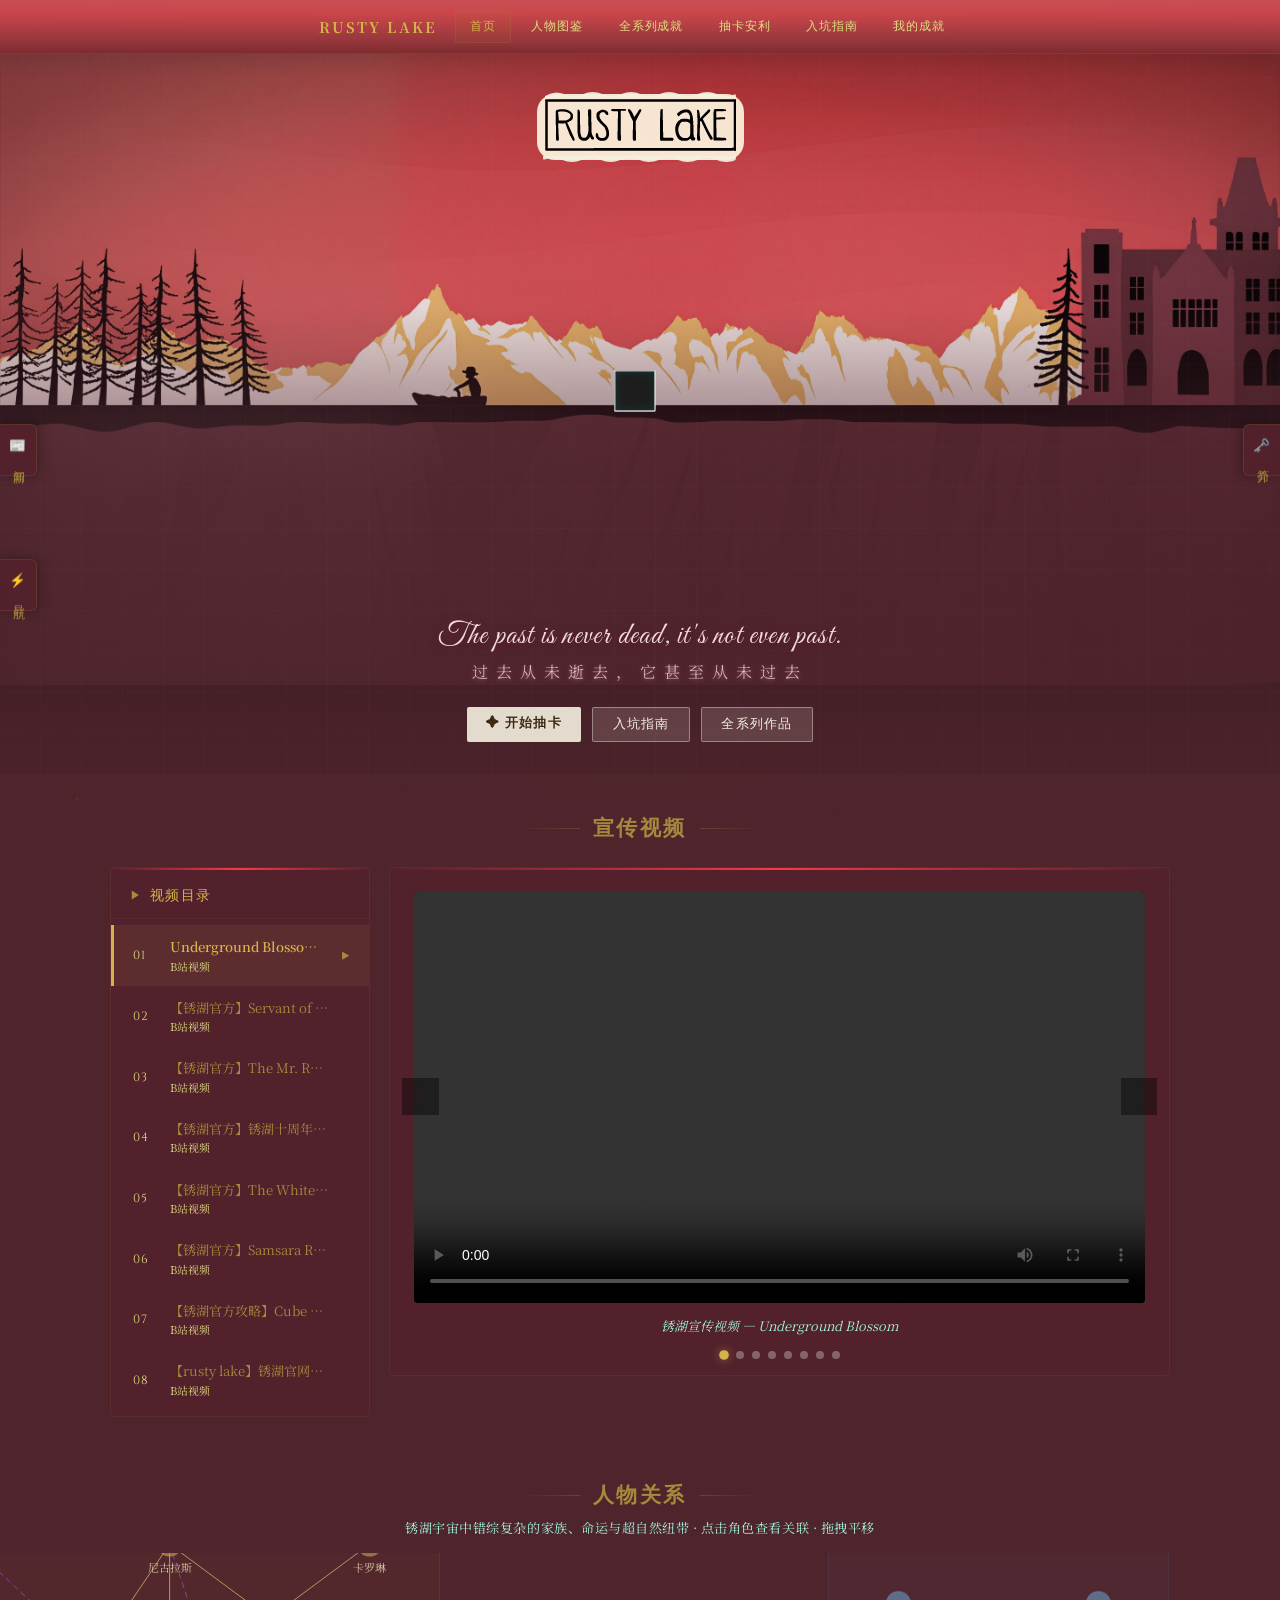
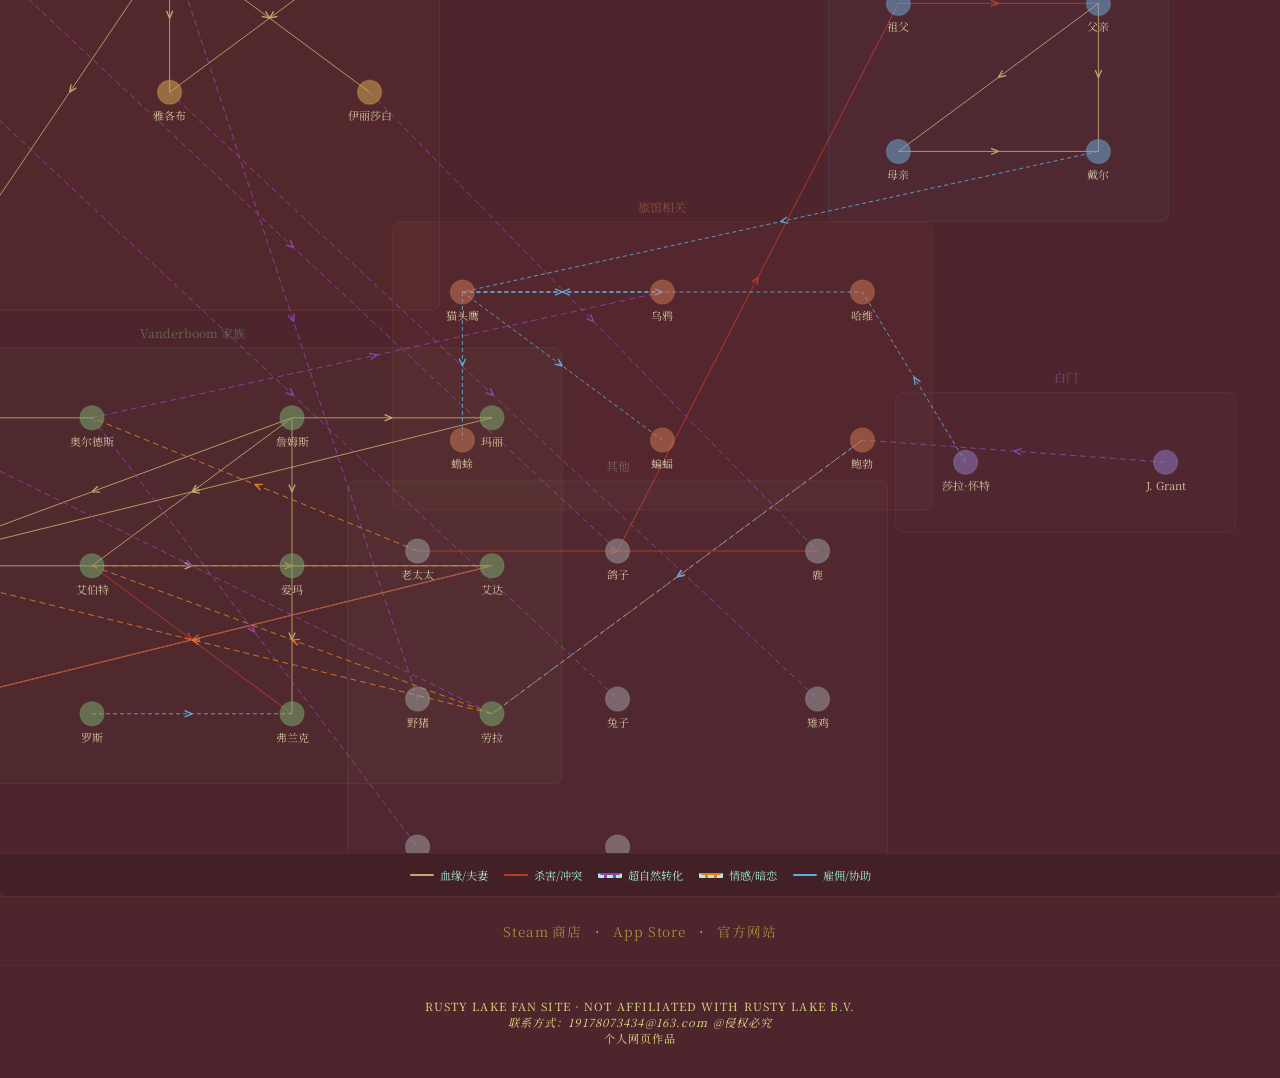
==== index.html @ b11d7976 "初始发布：Rusty Lake 锈湖粉丝网站 包含 6 个主页面（index/characters/series/gacha/guide/myachieve）、relation 角色关系图页，以及 3" ====
<!DOCTYPE html>
<html lang="zh-CN">
<head>
<meta charset="UTF-8">
<meta name="viewport" content="width=device-width, initial-scale=1.0">
<title>锈湖系列 · 首页</title>
<link rel="stylesheet" href="css/style.css">
<link href="https://fonts.googleapis.com/css2?family=Great+Vibes&display=swap" rel="stylesheet">
<link rel="stylesheet" href="css/index_style.css">
</head>
<body>

<!-- 锈湖新闻速递 — 左侧收缩栏 -->
<div class="news-sidebar" id="newsSidebar">
  <div class="news-sidebar-tab">
    <span class="news-tab-icon">📰</span>
    <span class="news-tab-text">新闻</span>
  </div>
    <div class="news-sidebar-panel">
      <div class="news-panel-header">锈湖新闻速递</div>
      <a href="https://store.steampowered.com/app/2851850/Servant_of_the_Lake/" target="_blank" rel="noopener noreferrer" class="news-link">
        <span class="news-date">08.13</span>
        <span class="news-title">湖之仆从 · 正式版全球发售</span>
      </a>
      <a href="https://www.rustylake.com" target="_blank" rel="noopener noreferrer" class="news-link">
        <span class="news-date">08.11</span>
        <span class="news-title">《湖之仆从》制作团队专访 · 幕后故事</span>
      </a>
      <a href="https://store.steampowered.com/app/1908640/Underground_Blossom/" target="_blank" rel="noopener noreferrer" class="news-link">
        <span class="news-date">07.20</span>
        <span class="news-title">《内在昔日》销量突破 50 万 · 官方致谢</span>
      </a>
      <a href="https://store.steampowered.com/app/2851850/Servant_of_the_Lake/" target="_blank" rel="noopener noreferrer" class="news-link">
        <span class="news-date">05.20</span>
        <span class="news-title">Servant of the Lake Demo 登陆 Steam</span>
      </a>
      <a href="https://www.bilibili.com/video/BV1JK4y1b7z1" target="_blank" rel="noopener noreferrer" class="news-link">
        <span class="news-date">04.01</span>
        <span class="news-title">锈湖十周年庆典短片《The Intern》上线</span>
      </a>
    </div>
</div>
  
<!-- 快捷导航 — 左侧收缩栏 -->
<div class="quicknav-sidebar" id="quicknavSidebar">
  <div class="quicknav-sidebar-tab">
    <span class="quicknav-tab-icon">⚡</span>
    <span class="quicknav-tab-text">导航</span>
  </div>
  <div class="quicknav-sidebar-panel">
    <div class="quicknav-panel-header">快捷导航</div>
    <a href="characters.html" class="quicknav-link">
      <span class="quicknav-icon">👤</span>
      <div class="quicknav-info">
        <span class="quicknav-title">人物图鉴</span>
        <span class="quicknav-desc">快来了解主要人物吧</span>
      </div>
    </a>
    <a href="series.html" class="quicknav-link">
      <span class="quicknav-icon">🎮</span>
      <div class="quicknav-info">
        <span class="quicknav-title">全系列成就</span>
        <span class="quicknav-desc">你知道一共有多少rusty lake作品吗</span>
      </div>
    </a>
    <a href="gacha.html" class="quicknav-link">
      <span class="quicknav-icon">🎲</span>
      <div class="quicknav-info">
        <span class="quicknav-title">抽卡安利</span>
        <span class="quicknav-desc">试试手气，抽一张锈湖卡牌</span>
      </div>
    </a>
    <a href="guide.html" class="quicknav-link">
      <span class="quicknav-icon">📖</span>
      <div class="quicknav-info">
        <span class="quicknav-title">入坑指南</span>
        <span class="quicknav-desc">游玩顺序推荐</span>
      </div>
    </a>
    <a href="myachieve.html" class="quicknav-link">
      <span class="quicknav-icon">🏆</span>
      <div class="quicknav-info">
        <span class="quicknav-title">我的成就</span>
        <span class="quicknav-desc">快来自查解锁了多少部游戏吧</span>
      </div>
    </a>
  </div>
</div>

<!-- 系列简介 — 右侧收缩栏 -->
<div class="intro-sidebar" id="introSidebar">
  <div class="intro-sidebar-tab">
    <span class="intro-tab-icon">🗝️</span>
    <span class="intro-tab-text">简介</span>
  </div>
  <div class="intro-sidebar-panel">
    <div class="intro-panel-header">系列简介</div>
    <div class="intro-panel-section">
      <h4>◻ 关于锈湖工作室</h4>
      <p><b>Rusty Lake</b> 是来自荷兰阿姆斯特丹的独立游戏工作室，由 Maarten Loque 和 Robin Ras 于 2015 年创立。以极小的团队打造了一个庞大而诡谲的游戏宇宙，全球积累了数千万玩家。</p>
      <p>旗下两个系列：<b>Cube Escape</b> 为免费短篇，侧重精巧解谜；<b>Rusty Lake</b> 为付费长篇，承载宏大叙事。两者共享同一世界观。</p>
    </div>
    <div class="intro-panel-section">
      <h4>🗝️ 锈湖世界观速览</h4>
      <p>锈湖宇宙围绕一片神秘湖泊展开——锈湖。湖水拥有超自然力量，能保存记忆、操纵时间、甚至让人死而复生。</p>
    </div>
    <div class="intro-panel-section">
      <h4>🩸 锈湖</h4>
      <p>一切的核心。湖水呈现锈色，蕴含记忆之力。湖底沉睡着古老的秘密，岛上矗立着神秘的旅馆。</p>
    </div>
    <div class="intro-panel-section">
      <h4>🌳 Vanderboom 家族</h4>
      <p>《根源》的主角家族。从 1860 年到 1935 年，三代人的命运与锈湖紧密纠缠，因果循环往复。</p>
    </div>
    <div class="intro-panel-section">
      <h4>🦌 Mr. Owl & Mr. Crow</h4>
      <p>锈湖世界的两位关键存在。猫头鹰先生是锈湖的守护者，乌鸦先生则是穿梭于各作品中的神秘角色。</p>
    </div>
    <div class="intro-panel-section">
      <h4>🧠 记忆提取</h4>
      <p>锈湖的核心能力。通过特殊装置，可以将人的记忆提取为方块，既是解谜的关键，也是悲剧的源头。</p>
    </div>
  </div>
</div>

<nav class="nav">
  <span class="nav-logo"> RUSTY LAKE</span>
  <a href="index.html" class="active">首页</a>
  <a href="characters.html">人物图鉴</a>
  <a href="series.html">全系列成就</a>
  <a href="gacha.html">抽卡安利</a>
  <a href="guide.html">入坑指南</a>
  <a href="myachieve.html">我的成就</a>
</nav>

<canvas id="particles"></canvas>

<!-- Hero -->
<section class="hero">
  <div class="hero-bg"></div>
  <div class="hero-grid"></div>
  <div class="hero-inner">
    <div class="hero-title-block">
      <div class="hero-logo-wrap">
        <img src="images/rusty-lake-title.png" alt="RUSTY LAKE" class="hero-logo">
      </div>
    </div>
<!-- 记忆方块 -->
    <div class="hero-icon">
      <div class="face front"></div>
      <div class="face back"></div>
      <div class="face left"></div>
      <div class="face right"></div>
      <div class="face top"></div>
      <div class="face bottom"></div>
    </div>
    <div class="hero-slogan-block">
      <p class="slogan"><em>The past is never dead, it's not even past.</em></p>
      <p class="slogan-cn">过去从未逝去，它甚至从未过去</p>
    </div>
    <div class="hero-cta">
      <a href="gacha.html" class="btn btn-primary">✦ 开始抽卡</a>
      <a href="guide.html" class="btn">入坑指南</a>
      <a href="series.html" class="btn">全系列作品</a>
    </div>
  </div>
</section>

<div class="section">
  <div class="container">

    <!-- 宣传视频轮播 -->
    <h2 class="section-title">宣传视频</h2>
    <div class="video-section-layout">
      <!-- 左侧视频目录 -->
      <div class="video-directory" id="videoDirectory">
        <div class="video-dir-header">
          <span class="video-dir-icon">▶</span>
          <span>视频目录</span>
        </div>
        <ul class="video-dir-list">
          <li class="video-dir-item active" data-index="0">
            <span class="video-dir-num">01</span>
            <div class="video-dir-info">
              <span class="video-dir-title">Underground Blossom宣传</span>
              <span class="video-dir-desc">B站视频</span>
            </div>
            <span class="video-dir-playing">▶</span>
          </li>
          <li class="video-dir-item" data-index="1">
            <span class="video-dir-num">02</span>
            <div class="video-dir-info">
              <span class="video-dir-title">【锈湖官方】Servant of the Lake Demo已正式登陆Steam！</span>
              <span class="video-dir-desc">B站视频</span>
            </div>
            <span class="video-dir-playing">▶</span>
          </li>
          <li class="video-dir-item" data-index="2">
            <span class="video-dir-num">03</span>
            <div class="video-dir-info">
              <span class="video-dir-title">【锈湖官方】The Mr. Rabbit Magic Show 官方攻略</span>
              <span class="video-dir-desc">B站视频</span>
            </div>
            <span class="video-dir-playing">▶</span>
          </li>
          <li class="video-dir-item" data-index="3">
            <span class="video-dir-num">04</span>
            <div class="video-dir-info">
              <span class="video-dir-title">【锈湖官方】锈湖十周年庆典短片：💼 The Intern 🎥</span>
              <span class="video-dir-desc">B站视频</span>
            </div>
            <span class="video-dir-playing">▶</span>
          </li>
          <li class="video-dir-item" data-index="4">
            <span class="video-dir-num">05</span>
            <div class="video-dir-info">
              <span class="video-dir-title">【锈湖官方】The White Door白门宣传片</span>
              <span class="video-dir-desc">B站视频</span>
            </div>
            <span class="video-dir-playing">▶</span>
          </li>
          <li class="video-dir-item" data-index="5">
            <span class="video-dir-num">06</span>
            <div class="video-dir-info">
              <span class="video-dir-title">【锈湖官方】Samsara Room游戏攻略</span>
              <span class="video-dir-desc">B站视频</span>
            </div>
            <span class="video-dir-playing">▶</span>
          </li>
          <li class="video-dir-item" data-index="6">
            <span class="video-dir-num">07</span>
            <div class="video-dir-info">
              <span class="video-dir-title">【锈湖官方攻略】Cube escape: paradox 第一章&第二章官方攻略</span>
              <span class="video-dir-desc">B站视频</span>
            </div>
            <span class="video-dir-playing">▶</span>
          </li>
          <li class="video-dir-item" data-index="7">
            <span class="video-dir-num">08</span>
            <div class="video-dir-info">
              <span class="video-dir-title">【rusty lake】锈湖官网页面上的小游戏</span>
              <span class="video-dir-desc">B站视频</span>
            </div>
            <span class="video-dir-playing">▶</span>
          </li>
        </ul>
      </div>
      <!-- 右侧视频播放器 -->
      <div class="video-carousel" id="videoCarousel">
        <div class="video-carousel-track">
          <div class="video-slide">
            <div class="video-wrapper">
              <video src="video/1-Underground Blossom.mp4" controls preload="metadata"></video>
            </div>
            <p class="video-caption">锈湖宣传视频 — Underground Blossom</p>
          </div>
          <div class="video-slide">
            <div class="video-wrapper">
              <video src="video/2 -Servant of the Lake Demo.mp4" controls preload="metadata"></video>
            </div>
            <p class="video-caption">【锈湖官方】Servant of the Lake Demo已正式登陆Steam！</p>
          </div>
          <div class="video-slide">
            <div class="video-wrapper">
              <video src="video/3 -The Mr. Rabbit Magic Show.mp4" controls preload="metadata"></video>
            </div>
            <p class="video-caption">【锈湖官方】The Mr. Rabbit Magic Show 官方攻略</p>
          </div>
          <div class="video-slide">
            <div class="video-wrapper">
              <video src="video/4 -The Intern.mp4" controls preload="metadata"></video>
            </div>
            <p class="video-caption">【锈湖官方】锈湖十周年庆典短片：💼 The Intern 🎥 现已正式上线!</p>
          </div>
          <div class="video-slide">
            <div class="video-wrapper">
              <video src="video/5 -The White Door.mp4" controls preload="metadata"></video>
            </div>
            <p class="video-caption">【锈湖官方】The White Door白门宣传片</p>
          </div>
          <div class="video-slide">
            <div class="video-wrapper">
			  <iframe src="https://player.bilibili.com/player.html?bvid=BV1JK4y1b7z1&autoplay=0" title="Samsara Room" frameborder="0" loading="lazy" sandbox="allow-scripts allow-same-origin allow-presentation allow-popups" allow="accelerometer; autoplay; clipboard-write; encrypted-media; gyroscope; picture-in-picture" allowfullscreen></iframe>
            </div>
            <p class="video-caption">【锈湖官方】Samsara Room游戏攻略</p>
          </div>
          <div class="video-slide">
            <div class="video-wrapper">
              <iframe src="https://player.bilibili.com/player.html?bvid=BV1wW411r7Tq&autoplay=0" title="Cube Escape Paradox" frameborder="0" loading="lazy" sandbox="allow-scripts allow-same-origin allow-presentation allow-popups" allow="accelerometer; autoplay; clipboard-write; encrypted-media; gyroscope; picture-in-picture" allowfullscreen></iframe>
            </div>
            <p class="video-caption">【锈湖官方攻略】Cube escape: paradox 第一章&第二章官方攻略</p>
          </div>
          <div class="video-slide">
            <div class="video-wrapper">
              <iframe src="https://player.bilibili.com/player.html?bvid=BV1mb411B77S&autoplay=0" title="锈湖小游戏" frameborder="0" loading="lazy" sandbox="allow-scripts allow-same-origin allow-presentation allow-popups" allow="accelerometer; autoplay; clipboard-write; encrypted-media; gyroscope; picture-in-picture" allowfullscreen></iframe>
            </div>
            <p class="video-caption">【rusty lake】锈湖官网页面上的小游戏</p>
          </div>
        </div>
        <button class="v-carousel-arrow v-prev" aria-label="上一个">&#8249;</button>
        <button class="v-carousel-arrow v-next" aria-label="下一个">&#8250;</button>
        <div class="v-carousel-dots">
          <button class="v-dot active" data-index="0"></button>
          <button class="v-dot" data-index="1"></button>
          <button class="v-dot" data-index="2"></button>
          <button class="v-dot" data-index="3"></button>
          <button class="v-dot" data-index="4"></button>
          <button class="v-dot" data-index="5"></button>
          <button class="v-dot" data-index="6"></button>
          <button class="v-dot" data-index="7"></button>
        </div>
      </div>
    </div>
  </div><!-- 关闭 .container -->

  <!-- 人物关系图 — 全宽 -->
  <div class="relation-section">
    <h2 class="relation-title">人物关系</h2>
    <p class="relation-subtitle">锈湖宇宙中错综复杂的家族、命运与超自然纽带 · 点击角色查看关联 · 拖拽平移</p>
    <canvas class="relation-canvas" id="relationCanvas"></canvas>
    <div class="relation-legend">
      <div class="legend-item"><span class="legend-line blood"></span>血缘/夫妻</div>
      <div class="legend-item"><span class="legend-line kill"></span>杀害/冲突</div>
      <div class="legend-item"><span class="legend-line transform"></span>超自然转化</div>
      <div class="legend-item"><span class="legend-line love"></span>情感/暗恋</div>
      <div class="legend-item"><span class="legend-line employ"></span>雇佣/协助</div>
    </div>
  </div>

  <div class="relation-tooltip" id="relationTooltip">
    <div class="tt-name" id="ttName"></div>
    <div class="tt-family" id="ttFamily"></div>
    <div id="ttDesc"></div>
  </div>

<!-- 官方链接 -->
<div class="official-links-bar">
	<a href="https://store.steampowered.com/publisher/rustylake" target="_blank" rel="noopener noreferrer">Steam 商店</a>
	<span class="link-sep">·</span>
	<a href="https://apps.apple.com/developer/rusty-lake-b-v/id1071173852" target="_blank" rel="noopener noreferrer">App Store</a>
	<span class="link-sep">·</span>
	<a href="https://www.rustylake.com" target="_blank" rel="noopener noreferrer">官方网站</a>
</div>


<footer class="footer">
  RUSTY LAKE FAN SITE · NOT AFFILIATED WITH RUSTY LAKE B.V.
  <p class="slogan"><em>联系方式：19178073434@163.com @侵权必究</em></p>
  <p class="slogan-cn">个人网页作品</p>
</footer>

<script src="js/index.js"></script>
</body>
</html>
---- css/style.css ----
/* ===== Rusty Lake Global Styles ===== */
@import url('https://fonts.googleapis.com/css2?family=Cinzel:wght@400;700;900&family=Noto+Serif+SC:wght@400;600;700&display=swap');

*{margin:0;padding:0;box-sizing:border-box}

:root{
  --bg-dark:#4f252d;
  --bg-panel:#53212c;
  --bg-card:#141109;
  --bg-card-hover:#1e1a12;
  --brown:#3e2a14;
  --brown-light:#5c3d1e;
  --gold:#a6893c;
  --gold-bright:#d4b44a;
  --gold-dim:#ff3549;
  --green:#1a2e1a;
  --green-accent:#2d4a2d;
  --text-primary:#d4c5a0;
  --text-secondary:#a2f3dc;
  --text-dim:#dfdf81;
  --red-accent:#6b2020;
  --blue-accent:#1e3a4a;
  --nav-h:54px;
}

html{font-size:16px;scroll-behavior:smooth}
body{
  background:var(--bg-dark);color:var(--text-primary);
  font-family:'Noto Serif SC','Georgia',serif;
  min-height:100vh;overflow-x:hidden;
  padding-top:var(--nav-h);
}

/* bg texture */
body::before{
  content:'';position:fixed;inset:0;z-index:0;pointer-events:none;
  background:
    repeating-linear-gradient(0deg,transparent,transparent 2px,rgba(166,137,60,.012) 2px,rgba(166,137,60,.012) 3px),
    repeating-linear-gradient(90deg,transparent,transparent 3px,rgba(30,58,74,.015) 3px,rgba(30,58,74,.015) 4px),
    radial-gradient(ellipse at 50% 0%,rgba(166,137,60,.06) 0%,transparent 70%);
}

::-webkit-scrollbar{width:6px}
::-webkit-scrollbar-track{background:var(--bg-dark)}
::-webkit-scrollbar-thumb{background:var(--gold-dim);border-radius:3px}

a{color:var(--gold);text-decoration:none;transition:color .3s}
a:hover{color:var(--gold-bright)}

/* ===== Nav ===== */
.nav {
  position: fixed; top: 0; left: 0; right: 0; z-index: 1000; height: var(--nav-h);
  /* 核心修改：上下浅、中间深的透明渐变 */
  background: linear-gradient(
    to bottom, 
    rgba(200, 79, 85, 1.0) 0%,   /* 顶部：浅金色，透明度 0.7 */
    rgba(255, 82, 88, 0.7) 25%,  
	rgba(182, 63, 68, 0.7) 75%,  /* 中间：深金色，透明度 0.85（最深） */
    rgba(146, 45, 49, 0.7) 100%  /* 底部：浅金色，透明度 0.7 */
  );
  /* 增强毛玻璃效果，让背后的模糊感更明显 */
  backdrop-filter: blur(16px); 
  -webkit-backdrop-filter: blur(16px); /* 兼容 Safari */
  
  border-bottom: 1px solid rgba(148, 50, 55, 1.0);
  display: flex; align-items: center; justify-content: center; gap: .3rem;
  padding: 0 1rem;
  /* 可选：加一点底部阴影，让导航栏和页面内容的层次感更强 */
  box-shadow: 0 4px 20px rgba(0, 0, 0, 0.15);
}
.nav a{
  font-family:'Cinzel',serif;font-size:.72rem;letter-spacing:.08em;
  color:var(--text-dim);padding:.5rem .9rem;border-radius:2px;
  transition:all .3s;white-space:nowrap;
  border:1px solid transparent;
}
.nav a:hover{color:var(--text-secondary);border-color:rgba(166,137,60,.1)}
.nav a.active{
  color:var(--gold-bright);
  border-color:rgba(166,137,60,.2);
  background:rgba(166,137,60,.06);
}
.nav .nav-logo{
  font-size:.9rem;color:var(--gold-bright);font-weight:700;
  margin-right:.8rem;letter-spacing:.15em;
}

/* ===== Section helpers ===== */
.section{position:relative;z-index:1}
.container{max-width:1100px;margin:0 auto;padding:0 1.2rem}
.section-title{
  font-family:'Cinzel',serif;font-size:1.3rem;color:var(--gold);
  letter-spacing:.12em;text-align:center;padding:2.5rem 0 1.5rem;
  display:flex;align-items:center;gap:.8rem;justify-content:center;
}
.section-title::before,.section-title::after{
  content:'';width:60px;height:1px;
  background:linear-gradient(90deg,transparent,rgba(166,137,60,.3));
}
.section-title::after{
  background:linear-gradient(90deg,rgba(166,137,60,.3),transparent);
}

/* ===== Card grid ===== */
.card-grid{
  display:grid;gap:1rem;
  grid-template-columns:repeat(auto-fill,minmax(300px,1fr));
}

/* ===== Buttons ===== */
.btn{
  font-family:'Noto Serif SC',serif;font-size:.8rem;
  padding:.5rem 1.2rem;border-radius:2px;cursor:pointer;
  transition:all .3s;border:1px solid var(--gold-dim);
  background:rgba(166,137,60,.1);color:var(--gold);
  letter-spacing:.05em;
}
.btn:hover{background:rgba(166,137,60,.2);transform:translateY(-1px)}
.btn:active{transform:translateY(0)}
.btn-primary{
  background:linear-gradient(135deg,var(--gold-dim),var(--gold));
  color:var(--bg-dark);border:none;font-weight:700;
  text-shadow:0 1px 0 rgba(255,255,255,.15);
}
.btn-primary:hover{
  box-shadow:0 4px 20px rgba(166,137,60,.3);
  background:linear-gradient(135deg,var(--gold),var(--gold-bright));
}
.btn-sm{font-size:.7rem;padding:.35rem .8rem}

/* ===== Toast ===== */
.toast{
  position:fixed;bottom:2rem;left:50%;transform:translateX(-50%) translateY(80px);
  background:var(--bg-panel);border:1px solid var(--gold-dim);
  color:var(--gold);font-size:.8rem;padding:.6rem 1.5rem;
  border-radius:3px;z-index:9999;opacity:0;transition:all .4s;
  pointer-events:none;white-space:nowrap;
}
.toast.show{opacity:1;transform:translateX(-50%) translateY(0)}

/* ===== Particles canvas ===== */
#particles{position:fixed;inset:0;z-index:0;pointer-events:none}

/* ===== Responsive ===== */
@media(max-width:640px){
  :root{--nav-h:48px}
  html{font-size:14px}
  .nav{gap:.1rem;padding:0 .5rem}
  .nav .nav-logo{font-size:.75rem;margin-right:.4rem}
  .nav a{font-size:.65rem;padding:.4rem .5rem}
  .card-grid{grid-template-columns:1fr}
  .entry-cards{grid-template-columns:1fr}
  .tip-list{grid-template-columns:1fr}
  .tip-list li{padding:.6rem .7rem;gap:.7rem}
  .quicknav-sidebar{display:none}
}

/* ===== 快捷导航 — 左侧收缩栏 ===== */
.quicknav-sidebar{position:fixed;left:0;top:65%;z-index:15;transform:translateY(-50%);display:flex;align-items:center}
.quicknav-sidebar-tab{writing-mode:vertical-rl;text-orientation:mixed;display:flex;align-items:center;gap:6px;padding:12px 8px;background:rgba(83,33,44,.92);border:1px solid rgba(166,137,60,.2);border-left:none;border-radius:0 6px 6px 0;cursor:pointer;color:#a6893c;font-size:.72rem;letter-spacing:.08em;transition:all .3s;backdrop-filter:blur(8px);box-shadow:2px 0 12px rgba(0,0,0,.3)}
.quicknav-sidebar-tab:hover{background:rgba(83,33,44,1);border-color:rgba(166,137,60,.4);padding:12px 10px}
.quicknav-tab-icon{font-size:.85rem;font-style:normal}
.quicknav-tab-text{font-family:'Cinzel',serif}
.quicknav-sidebar-panel{position:absolute;left:100%;top:50%;transform:translateY(-50%) translateX(-8px);width:240px;background:rgba(83,33,44,.96);border:1px solid rgba(166,137,60,.2);border-radius:0 8px 8px 0;box-shadow:4px 0 24px rgba(0,0,0,.4);backdrop-filter:blur(12px);opacity:0;pointer-events:none;transition:opacity .3s,transform .3s}
.quicknav-sidebar:hover .quicknav-sidebar-panel{opacity:1;pointer-events:auto;transform:translateY(-50%) translateX(0)}
.quicknav-panel-header{padding:12px 14px 10px;font-family:'Cinzel',serif;font-size:.82rem;color:#d4b44a;letter-spacing:.1em;border-bottom:1px solid rgba(166,137,60,.12)}
.quicknav-link{display:flex;align-items:center;gap:10px;padding:10px 14px;text-decoration:none;border-bottom:1px solid rgba(166,137,60,.06);transition:background .25s}
.quicknav-link:last-child{border-bottom:none}
.quicknav-link:hover{background:rgba(166,137,60,.1)}
.quicknav-icon{font-size:1.1rem;flex-shrink:0}
.quicknav-info{display:flex;flex-direction:column;gap:2px;min-width:0}
.quicknav-title{font-size:.8rem;color:#dcfffb;font-weight:600;transition:color .25s}
.quicknav-link:hover .quicknav-title{color:#d4b44a}
.quicknav-desc{font-size:.68rem;color:#ffff00;line-height:1.4}
---- css/index_style.css ----
/* ===== Hero ===== */
.hero{
  position:relative;height:80vh;min-height:520px;max-height:800px;
  display:flex;align-items:center;justify-content:center;
  overflow:hidden;
}
.hero-bg{
  position:absolute;
  inset:0;
  background: url("../images/rusty lake.png") center 30% / cover no-repeat;
}
/* 暗色渐变遮罩：顶部透明露出图片logo，底部深色托底文字 */
.hero-bg::after{
  content:'';position:absolute;inset:0;
  background:
    linear-gradient(
      to bottom,
      rgba(79,36,45,0) 0%,
      rgba(79,36,45,.15) 35%,
      rgba(79,36,45,.7) 60%,
      rgba(79,36,45,.95) 100%
    );
}
.hero-grid{
  position:absolute;inset:0;
  background:
    repeating-linear-gradient(0deg,transparent,transparent 40px,rgba(166,137,60,.03) 40px,rgba(166,137,60,.03) 41px),
    repeating-linear-gradient(90deg,transparent,transparent 40px,rgba(166,137,60,.03) 40px,rgba(166,137,60,.03) 41px);
  animation:gridPulse 8s ease-in-out infinite;
}
@keyframes gridPulse{0%,100%{opacity:.4}50%{opacity:.8}}

/* hero 分三区：标题在上、方块居中、按钮在下 */
.hero-inner{
  position:relative;z-index:2;
  display:flex;flex-direction:column;align-items:center;
  justify-content:space-between;
  width:100%;height:100%;
  padding:2.5rem 1.5rem 2rem;
}

/* 标题区 */
.hero-title-block{text-align:center;margin-bottom:auto}
.hero-logo-wrap{
  display:inline-block;
  padding:0.3rem 0.5rem .6rem;
  background:rgba(254, 249, 227, 0.9);
  border-radius:18px;
  margin-bottom:.6rem;
  position:relative;
}
/* 上边波浪线 */
.hero-logo-wrap::before{
  content:'';position:absolute;
  top:-4px;left:8px;right:8px;height:8px;
  background:rgba(245,240,225,.92);
  border-radius:6px 6px 0 0;
  mask-image:url("data:image/svg+xml,%3Csvg xmlns='http://www.w3.org/2000/svg' width='200' height='8'%3E%3Cpath d='M0,6 Q10,0 20,4 T40,4 T60,4 T80,4 T100,4 T120,4 T140,4 T160,4 T180,4 T200,4 L200,8 L0,8 Z' fill='white'/%3E%3C/svg%3E");
  -webkit-mask-image:url("data:image/svg+xml,%3Csvg xmlns='http://www.w3.org/2000/svg' width='200' height='8'%3E%3Cpath d='M0,6 Q10,0 20,4 T40,4 T60,4 T80,4 T100,4 T120,4 T140,4 T160,4 T180,4 T200,4 L200,8 L0,8 Z' fill='white'/%3E%3C/svg%3E");
  mask-size:100% 100%;-webkit-mask-size:100% 100%;
  mask-repeat:no-repeat;-webkit-mask-repeat:no-repeat;
}
/* 下边波浪线 */
.hero-logo-wrap::after{
  content:'';position:absolute;
  bottom:-4px;left:6px;right:8px;height:8px;
  background:rgba(245,240,225,.92);
  border-radius:0 0 6px 6px;
  mask-image:url("data:image/svg+xml,%3Csvg xmlns='http://www.w3.org/2000/svg' width='200' height='8'%3E%3Cpath d='M0,0 L200,0 L200,4 Q190,8 180,4 T160,4 T140,4 T120,4 T100,4 T80,4 T60,4 T40,4 T20,4 T0,4 Z' fill='white'/%3E%3C/svg%3E");
  -webkit-mask-image:url("data:image/svg+xml,%3Csvg xmlns='http://www.w3.org/2000/svg' width='200' height='8'%3E%3Cpath d='M0,0 L200,0 L200,4 Q190,8 180,4 T160,4 T140,4 T120,4 T100,4 T80,4 T60,4 T40,4 T20,4 T0,4 Z' fill='white'/%3E%3C/svg%3E");
  mask-size:100% 100%;-webkit-mask-size:100% 100%;
  mask-repeat:no-repeat;-webkit-mask-repeat:no-repeat;
}
.hero-logo{
  height:auto; width:100%; max-width:480px;
  display:block;
  filter:none;
}
.hero .slogan{
  font-family:'Great Vibes',cursive;
  font-size:1.9rem;color:rgba(255, 239, 239, 0.9);
  letter-spacing:.04em;
  text-shadow:0 2px 10px rgba(111, 2, 54, 0.6);
  margin-bottom:.3rem;
}
.hero .slogan em{font-style:normal}
.hero .slogan-cn {
    font-family: 'Noto Serif SC', 'Songti SC', 'STSong', serif;
    font-size: 1rem;
    color: rgba(255, 226, 241, 0.8);
    letter-spacing: 0.5em;
    text-shadow: 0 1px 4px rgba(167, 102, 102, 1.0);
    margin-bottom: 0.5rem;
    font-weight: 300;
}
.hero-slogan-block{text-align:center;margin-top:auto}

/* 记忆方块 */
.hero-icon {
  width: 50px; 
  height: 50px;
  margin: 0 auto;
  transform-style: preserve-3d; 
  perspective: 800px; 
  animation: memoryFlip 4s ease-in-out infinite;
}
.hero-icon .face {
  position: absolute;
  width: 40px;
  height: 40px;
  background: rgba(29, 29, 29, 1.0); 
  border: 1px solid rgba(255, 255, 255, 0.9);  
  border-radius: 1px;
  box-shadow: inset 0 0 10px rgba(0, 255, 255, 0.1); 
  transition: transform 0.8s ease-in-out,
              background 0.5s ease,
              border-color 0.5s ease,
              box-shadow 0.5s ease;
}
.hero-icon .front  { transform: translateZ(20px); }
.hero-icon .back   { transform: rotateY(180deg) translateZ(20px); }
.hero-icon .right  { transform: rotateY(90deg) translateZ(20px); }
.hero-icon .left   { transform: rotateY(-90deg) translateZ(20px); }
.hero-icon .top    { transform: rotateX(90deg) translateZ(20px); }
.hero-icon .bottom { transform: rotateX(-90deg) translateZ(20px); }

@keyframes memoryFlip {
  0% { transform: translateY(0) rotateX(0deg) rotateY(0deg); }
  50% { transform: translateY(-30px) rotateX(180deg) rotateY(180deg); }
  75% { transform: translateY(0) rotateX(360deg) rotateY(360deg); }
  85% { transform: translateY(0) rotateX(360deg) rotateY(360deg); }
  100% { transform: translateY(0) rotateX(360deg) rotateY(720deg); }
}

/* 按钮区 */
.hero-cta{
  display:flex;gap:.7rem;justify-content:center;flex-wrap:wrap;
  margin-top:1rem;
}
.hero-cta .btn{
  font-family:'Cinzel',serif;letter-spacing:.1em;
  background:rgba(245,240,225,.15);
  border-color:rgba(245,240,225,.4);
  color:#f5f0e1;
}
.hero-cta .btn:hover{
  background:rgba(245,240,225,.25);
  border-color:rgba(245,240,225,.6);
}
.hero-cta .btn-primary{
  background:rgba(245,240,225,.9);
  color:#3e2a14;
  border:none;font-weight:700;
}
.hero-cta .btn-primary:hover{
  background:#f5f0e1;
  box-shadow:0 4px 20px rgba(245,240,225,.25);
}

/* ===== Intro section — 双栏布局 ===== */
.intro-section{
  display:grid;
  grid-template-columns:1fr 1fr;
  gap:1.5rem;
  margin-bottom:2rem;
}

/* 左栏：轮播 + 工作室介绍 */
.intro-left{
  background:var(--bg-panel);
  border:1px solid rgba(166,137,60,.1);
  border-radius:4px;
  overflow:hidden;
  position:relative;
}
.intro-left::before{
  content:'';position:absolute;top:0;left:0;right:0;height:2px;z-index:2;
  background:linear-gradient(90deg,transparent,var(--gold-dim),transparent);
}

/* 轮播容器 */
.carousel{
  position:relative;
  width:100%;aspect-ratio:16/9;
  overflow:hidden;
  background:#1a1008;
}
.carousel-track{
  display:flex;
  width:500%;height:100%;
  transition:transform .6s cubic-bezier(.4,0,.2,1);
}
.carousel-track .slide{
  width:20%;height:100%;flex-shrink:0;
  object-fit:cover;
  display:block;
}
/* 轮播指示点 */
.carousel-dots{
  position:absolute;bottom:12px;left:50%;transform:translateX(-50%);
  display:flex;gap:8px;z-index:3;
}
.carousel-dots .dot{
  width:8px;height:8px;border-radius:50%;
  background:rgba(255,255,255,.35);
  cursor:pointer;transition:all .3s;
  border:none;padding:0;
}
.carousel-dots .dot.active{
  background:var(--gold-bright);
  box-shadow:0 0 8px rgba(212,180,74,.5);
  transform:scale(1.2);
}
/* 轮播箭头 */
.carousel-arrow{
  position:absolute;top:50%;transform:translateY(-50%);
  z-index:3;
  background:rgba(0,0,0,.35);border:1px solid rgba(166,137,60,.2);
  color:var(--gold);width:32px;height:32px;border-radius:50%;
  display:flex;align-items:center;justify-content:center;
  cursor:pointer;font-size:.9rem;transition:all .3s;
  backdrop-filter:blur(4px);
}
.carousel-arrow:hover{
  background:rgba(0,0,0,.55);border-color:var(--gold);
}
.carousel-arrow.prev{left:10px}
.carousel-arrow.next{right:10px}

/* 工作室介绍文字区 */
.intro-left-content{
  padding:1.5rem 1.5rem 1.8rem;
}
.intro-left-content h3{
  font-family:'Cinzel',serif;font-size:1.1rem;color:var(--gold-bright);
  margin-bottom:1rem;letter-spacing:.08em;
}
.intro-left-content p{
  font-size:.85rem;color:var(--text-secondary);line-height:1.8;margin-bottom:.8rem;
}
.intro-left-content p:last-child{margin-bottom:0}
.intro-left-content .highlight{
  color:var(--gold);border-bottom:1px dashed var(--gold-dim);
  padding-bottom:1px;
}

/* 右栏：世界观 */
.intro-right{
  background:var(--bg-panel);
  border:1px solid rgba(166,137,60,.1);
  border-radius:4px;
  padding:1.5rem 1.5rem 1.8rem;
  position:relative;
}
.intro-right::before{
  content:'';position:absolute;top:0;left:0;right:0;height:2px;
  background:linear-gradient(90deg,transparent,var(--gold-dim),transparent);
}
.intro-right h3{
  font-family:'Cinzel',serif;font-size:1.1rem;color:var(--gold-bright);
  margin-bottom:1rem;letter-spacing:.08em;
}
.intro-right>p{
  font-size:.85rem;color:var(--text-secondary);line-height:1.8;margin-bottom:1rem;
}
.intro-right .highlight{
  color:var(--gold);border-bottom:1px dashed var(--gold-dim);
  padding-bottom:1px;
}

/* 世界观网格卡片 */
.lore-grid{
  display:grid;
  grid-template-columns:1fr 1fr;
  gap:.8rem;
  margin-top:1rem;
}
.lore-item{
  background:rgba(166,137,60,.04);border:1px solid rgba(166,137,60,.08);
  padding:.9rem;border-radius:3px;
  transition:all .3s;
}
.lore-item:hover{
  background:rgba(166,137,60,.08);
  border-color:rgba(166,137,60,.18);
}
.lore-item h4{
  font-size:.85rem;color:var(--gold);margin-bottom:.4rem;
  display:flex;align-items:center;gap:.4rem;
}
.lore-item p{font-size:.78rem;line-height:1.6}



/* ===== 锈湖新闻速递 — 左侧收缩栏 ===== */
.news-sidebar{
  position:fixed;left:0;top:50%;z-index:15;
  transform:translateY(-50%);
  display:flex;align-items:center;
}
.news-sidebar-tab{
  writing-mode:vertical-rl;
  text-orientation:mixed;
  display:flex;align-items:center;gap:6px;
  padding:12px 8px;
  background:rgba(83,33,44,.92);
  border:1px solid rgba(166,137,60,.2);
  border-left:none;
  border-radius:0 6px 6px 0;
  cursor:pointer;
  color:var(--gold,#a6893c);
  font-size:.72rem;
  letter-spacing:.08em;
  transition:all .3s;
  backdrop-filter:blur(8px);
  box-shadow:2px 0 12px rgba(0,0,0,.3);
}
.news-sidebar-tab:hover{
  background:rgba(83,33,44,1);
  border-color:rgba(166,137,60,.4);
  padding:12px 10px;
}
.news-tab-icon{font-size:.85rem;font-style:normal}
.news-tab-text{font-family:'Cinzel',serif}

.news-sidebar-panel{
  position:absolute;left:100%;top:50%;
  transform:translateY(-50%) translateX(-8px);
  width:260px;max-height:420px;
  overflow-y:auto;
  background:rgba(83,33,44,.96);
  border:1px solid rgba(166,137,60,.2);
  border-radius:0 8px 8px 0;
  box-shadow:4px 0 24px rgba(0,0,0,.4);
  backdrop-filter:blur(12px);
  opacity:0;pointer-events:none;
  transition:opacity .3s, transform .3s;
}
.news-sidebar:hover .news-sidebar-panel{
  opacity:1;pointer-events:auto;
  transform:translateY(-50%) translateX(0);
}
.news-sidebar-panel::-webkit-scrollbar{width:4px}
.news-sidebar-panel::-webkit-scrollbar-thumb{background:rgba(166,137,60,.25);border-radius:2px}

.news-panel-header{
  padding:12px 14px 10px;
  font-family:'Cinzel',serif;font-size:.82rem;
  color:var(--gold-bright,#d4b44a);
  letter-spacing:.1em;
  border-bottom:1px solid rgba(166,137,60,.12);
  position:sticky;top:0;
  background:rgba(83,33,44,.96);
  z-index:1;
}
.news-link{
  display:flex;align-items:flex-start;gap:10px;
  padding:10px 14px;
  text-decoration:none;
  border-bottom:1px solid rgba(166,137,60,.06);
  transition:background .25s;
}
.news-link:last-child{border-bottom:none}
.news-link:hover{background:rgba(166,137,60,.1)}
.news-link .news-date{
  flex-shrink:0;
  font-family:'Cinzel',serif;font-size:.62rem;
  color:var(--gold-dim,#a08a40);
  padding:2px 6px;
  background:rgba(166,137,60,.08);
  border-radius:2px;
  margin-top:2px;
  letter-spacing:.04em;
}
.news-link .news-title{
  font-size:.78rem;
  color:var(--gold,#a6893c);
  line-height:1.5;
  transition:color .25s;
}
.news-link:hover .news-title{
  color:var(--gold-bright,#d4b44a);
}

/* 响应式：小屏隐藏 */
@media(max-width:768px){
  .news-sidebar{display:none}
  .intro-sidebar{display:none}
}

/* ===== 系列简介 — 右侧收缩栏 ===== */
.intro-sidebar{
  position:fixed;right:0;top:50%;z-index:15;
  transform:translateY(-50%);
  display:flex;align-items:center;
}
.intro-sidebar-tab{
  writing-mode:vertical-rl;
  text-orientation:mixed;
  display:flex;align-items:center;gap:6px;
  padding:12px 8px;
  background:rgba(83,33,44,.92);
  border:1px solid rgba(166,137,60,.2);
  border-right:none;
  border-radius:6px 0 0 6px;
  cursor:pointer;
  color:var(--gold,#a6893c);
  font-size:.72rem;
  letter-spacing:.08em;
  transition:all .3s;
  backdrop-filter:blur(8px);
  box-shadow:-2px 0 12px rgba(0,0,0,.3);
}
.intro-sidebar-tab:hover{
  background:rgba(83,33,44,1);
  border-color:rgba(166,137,60,.4);
  padding:12px 10px;
}
.intro-tab-icon{font-size:.85rem;font-style:normal}
.intro-tab-text{font-family:'Cinzel',serif}

.intro-sidebar-panel{
  position:absolute;right:100%;top:50%;
  transform:translateY(-50%) translateX(8px);
  width:280px;max-height:480px;
  overflow-y:auto;
  background:rgba(83,33,44,.96);
  border:1px solid rgba(166,137,60,.2);
  border-radius:8px 0 0 8px;
  box-shadow:-4px 0 24px rgba(0,0,0,.4);
  backdrop-filter:blur(12px);
  opacity:0;pointer-events:none;
  transition:opacity .3s, transform .3s;
}
.intro-sidebar:hover .intro-sidebar-panel{
  opacity:1;pointer-events:auto;
  transform:translateY(-50%) translateX(0);
}
.intro-sidebar-panel::-webkit-scrollbar{width:4px}
.intro-sidebar-panel::-webkit-scrollbar-thumb{background:rgba(166,137,60,.25);border-radius:2px}

.intro-panel-header{
  padding:12px 14px 10px;
  font-family:'Cinzel',serif;font-size:.82rem;
  color:var(--gold-bright,#d4b44a);
  letter-spacing:.1em;
  border-bottom:1px solid rgba(166,137,60,.12);
  position:sticky;top:0;
  background:rgba(83,33,44,.96);
  z-index:1;
}
.intro-panel-section{
  padding:10px 14px 12px;
  border-bottom:1px solid rgba(166,137,60,.06);
}
.intro-panel-section:last-child{border-bottom:none}
.intro-panel-section h4{
  font-size:.8rem;
  color:var(--gold,#a6893c);
  margin-bottom:6px;
  letter-spacing:.04em;
}
.intro-panel-section p{
  font-size:.74rem;
  color:var(--text-secondary,#9a8b6e);
  line-height:1.65;
  margin-bottom:6px;
}
.intro-panel-section p:last-child{margin-bottom:0}
.intro-panel-section b{color:var(--gold,#a6893c);font-weight:600}

/* ===== 人物关系图 ===== */
.relation-section{position:relative;z-index:1;margin:0;width:100%;padding:0}
.relation-section .relation-title{
  font-family:'Cinzel',serif;font-size:1.3rem;color:var(--gold,#a6893c);
  letter-spacing:.12em;text-align:center;padding:1.5rem 0 .5rem;
  display:flex;align-items:center;gap:.8rem;justify-content:center;
}
.relation-section .relation-title::before,.relation-section .relation-title::after{
  content:'';width:60px;height:1px;
  background:linear-gradient(90deg,transparent,rgba(166,137,60,.3));
}
.relation-section .relation-title::after{background:linear-gradient(90deg,rgba(166,137,60,.3),transparent)}
.relation-section .relation-subtitle{
  text-align:center;font-size:.82rem;color:var(--text-secondary,#9a8b6e);
  margin-bottom:1rem;letter-spacing:.04em;
}
.relation-canvas{display:block;width:100%;cursor:grab}
.relation-canvas:active{cursor:grabbing}
.relation-legend{
  display:flex;flex-wrap:wrap;gap:1rem;justify-content:center;
  padding:.8rem 1.5rem;
  border-top:1px solid rgba(166,137,60,.1);
  background:rgba(0,0,0,.15);
  border-radius:0 0 8px 8px;
}
.legend-item{display:flex;align-items:center;gap:6px;font-size:.7rem;color:var(--text-secondary,#9a8b6e)}
.legend-line{width:24px;height:2px;border-radius:1px}
.legend-line.blood{background:#c8a86e}
.legend-line.kill{background:#c0392b}
.legend-line.transform{background:#8e44ad;border-style:dashed;height:0;border-top:2px dashed #8e44ad}
.legend-line.love{background:#e67e22;border-style:dashed;height:0;border-top:2px dashed #e67e22}
.legend-line.employ{background:#5dade2}
.relation-tooltip{
  position:fixed;padding:8px 12px;
  background:rgba(83,33,44,.95);border:1px solid rgba(166,137,60,.3);
  border-radius:4px;font-size:.72rem;color:var(--text-primary,#d4c5a0);
  pointer-events:none;opacity:0;transition:opacity .2s;z-index:20;
  max-width:220px;line-height:1.5;box-shadow:0 4px 16px rgba(0,0,0,.4);
}
.relation-tooltip.show{opacity:1}
.relation-tooltip .tt-name{font-family:'Cinzel','Noto Serif SC',serif;color:var(--gold-bright,#d4b44a);font-size:.78rem;margin-bottom:2px}
.relation-tooltip .tt-family{font-size:.62rem;color:var(--gold-dim,#00ffff);margin-bottom:4px}

/* ===== 视频区域双栏布局 ===== */
.video-section-layout{
  display:grid;
  grid-template-columns:260px 1fr;
  gap:1.2rem;
  max-width:1060px;
  margin:0 auto 2.5rem;
  align-items:start;
}

/* ===== 视频目录侧栏 ===== */
.video-directory{
  background:var(--bg-panel);
  border:1px solid rgba(166,137,60,.1);
  border-radius:4px;
  overflow:hidden;
  position:sticky;
  top:80px;
}
.video-directory::before{
  content:'';display:block;height:2px;
  background:linear-gradient(90deg,transparent,var(--gold-dim),transparent);
}
.video-dir-header{
  display:flex;align-items:center;gap:.5rem;
  padding:1rem 1.2rem .8rem;
  font-family:'Cinzel',serif;font-size:.9rem;
  color:var(--gold-bright);letter-spacing:.08em;
  border-bottom:1px solid rgba(166,137,60,.08);
}
.video-dir-icon{font-size:.7rem;color:var(--gold)}
.video-dir-list{
  list-style:none;margin:0;padding:.4rem 0;
}
.video-dir-item{
  display:flex;align-items:center;gap:.7rem;
  padding:.75rem 1.2rem;
  cursor:pointer;
  transition:all .3s;
  border-left:3px solid transparent;
  position:relative;
}
.video-dir-item:hover{
  background:rgba(166,137,60,.06);
}
.video-dir-item.active{
  background:rgba(166,137,60,.1);
  border-left-color:var(--gold-bright);
}
.video-dir-num{
  font-family:'Cinzel',serif;font-size:.75rem;
  color:var(--text-dim);letter-spacing:.05em;
  min-width:1.6rem;
}
.video-dir-info{
  flex:1;min-width:0;
  display:flex;flex-direction:column;gap:.15rem;
}
.video-dir-title{
  font-size:.82rem;color:var(--gold);
  white-space:nowrap;overflow:hidden;text-overflow:ellipsis;
  transition:color .3s;
}
.video-dir-item.active .video-dir-title{
  color:var(--gold-bright);font-weight:600;
}
.video-dir-desc{
  font-size:.68rem;color:var(--text-dim);
  white-space:nowrap;overflow:hidden;text-overflow:ellipsis;
  line-height:1.4;
}
.video-dir-playing{
  font-size:.55rem;color:var(--gold);
  opacity:0;transition:opacity .3s;
  flex-shrink:0;
}
.video-dir-item.active .video-dir-playing{
  opacity:1;
  animation:pulse-play 1.5s ease-in-out infinite;
}
@keyframes pulse-play{
  0%,100%{opacity:.4}
  50%{opacity:1}
}

/* ===== 视频轮播 ===== */
.video-carousel{
  position:relative;
  overflow:hidden;
  border-radius:4px;
  background:var(--bg-panel);
  border:1px solid rgba(166,137,60,.1);
  width:100%;
}
.video-carousel::before{
  content:'';position:absolute;top:0;left:0;right:0;height:2px;z-index:2;
  background:linear-gradient(90deg,transparent,var(--gold-dim),transparent);
}
.video-carousel-track{
  display:flex;
  transition:transform .6s cubic-bezier(.4,0,.2,1);
}
.video-slide{
  min-width:100%;
  padding:1.5rem 1.5rem 1rem;
}
.video-wrapper{
  position:relative;
  width:100%;
  aspect-ratio:16/9;
  border-radius:4px;
  overflow:hidden;
  background:#000;
}
.video-wrapper iframe,
.video-wrapper video{
  position:absolute;inset:0;
  width:100%;height:100%;
  border:none;
}
.video-caption{
  margin-top:.8rem;
  font-size:.8rem;color:var(--text-secondary);
  text-align:center;font-style:italic;
  line-height:1.5;
}

/* 视频轮播箭头 */
.v-carousel-arrow{
  position:absolute;top:45%;transform:translateY(-50%);
  z-index:3;
  background:rgba(0,0,0,.4);border:1px solid rgba(166,137,60,.2);
  color:var(--gold);width:36px;height:36px;border-radius:50%;
  display:flex;align-items:center;justify-content:center;
  cursor:pointer;font-size:1.1rem;transition:all .3s;
  backdrop-filter:blur(4px);
}
.v-carousel-arrow:hover{
  background:rgba(0,0,0,.6);border-color:var(--gold);
}
.v-prev{left:12px}
.v-next{right:12px}

/* 视频轮播指示点 */
.v-carousel-dots{
  display:flex;justify-content:center;gap:8px;
  padding-bottom:1rem;
}
.v-dot{
  width:8px;height:8px;border-radius:50%;
  background:rgba(255,255,255,.3);
  cursor:pointer;transition:all .3s;
  border:none;padding:0;
}
.v-dot.active{
  background:var(--gold-bright);
  box-shadow:0 0 8px rgba(212,180,74,.5);
  transform:scale(1.2);
}

/* ===== 底部官方链接栏 ===== */
.official-links-bar{
  text-align:center;
  padding:1.5rem 1rem;
  border-top:1px solid rgba(166,137,60,.08);
  font-size:.85rem;
  letter-spacing:.06em;
}
.official-links-bar a{
  color:var(--gold);
  transition:color .3s;
}
.official-links-bar a:hover{
  color:var(--gold-bright);
  text-decoration:underline;
}
.link-sep{
  color:var(--text-dim);
  margin:0 .6rem;
  user-select:none;
}

/* ===== Footer ===== */
.footer{
  text-align:center;padding:2rem 1rem;
  border-top:1px solid rgba(166,137,60,.08);
  color:var(--text-dim);font-size:.7rem;letter-spacing:.1em;
}

/* ===== 响应式：Intro 双栏变单栏 ===== */
@media(max-width:768px){
  .intro-section{
    grid-template-columns:1fr;
  }
  .lore-grid{
    grid-template-columns:1fr;
  }
  .video-section-layout{
    grid-template-columns:1fr;
  }
  .video-directory{
    position:static;
  }
  .video-dir-list{
    display:flex;
    overflow-x:auto;
    gap:0;
    -webkit-overflow-scrolling:touch;
  }
  .video-dir-item{
    flex-shrink:0;
    min-width:160px;
    border-left:none;
    border-bottom:3px solid transparent;
    flex-direction:column;
    align-items:flex-start;
    padding:.6rem .8rem;
  }
  .video-dir-item.active{
    border-bottom-color:var(--gold-bright);
    border-left-color:transparent;
  }
  .video-dir-playing{display:none}
}
/* 小屏：视频区优化 */
@media(max-width:480px){
  .video-section-layout{
    grid-template-columns:1fr;
  }
  .video-directory{
    position:static;
  }
  .video-wrapper{
    min-height:200px;
  }
  .video-wrapper iframe{
    min-width:100%;
    min-height:200px;
  }
  /* 超窄屏 B 站 iframe 降级：隐藏 iframe，在父容器显示提示 */
  .video-slide:has(iframe[src*="bilibili"]) .video-wrapper{
    display:flex;align-items:center;justify-content:center;
    background:rgba(0,0,0,.6);
  }
  .video-slide:has(iframe[src*="bilibili"]) .video-wrapper iframe{
    display:none;
  }
  .video-slide:has(iframe[src*="bilibili"]) .video-wrapper::before{
    content:'B 站嵌入视频，请在 PC 端或大屏设备观看';
    color:#a6893c;font-size:.8rem;text-align:center;padding:1rem;
  }
}
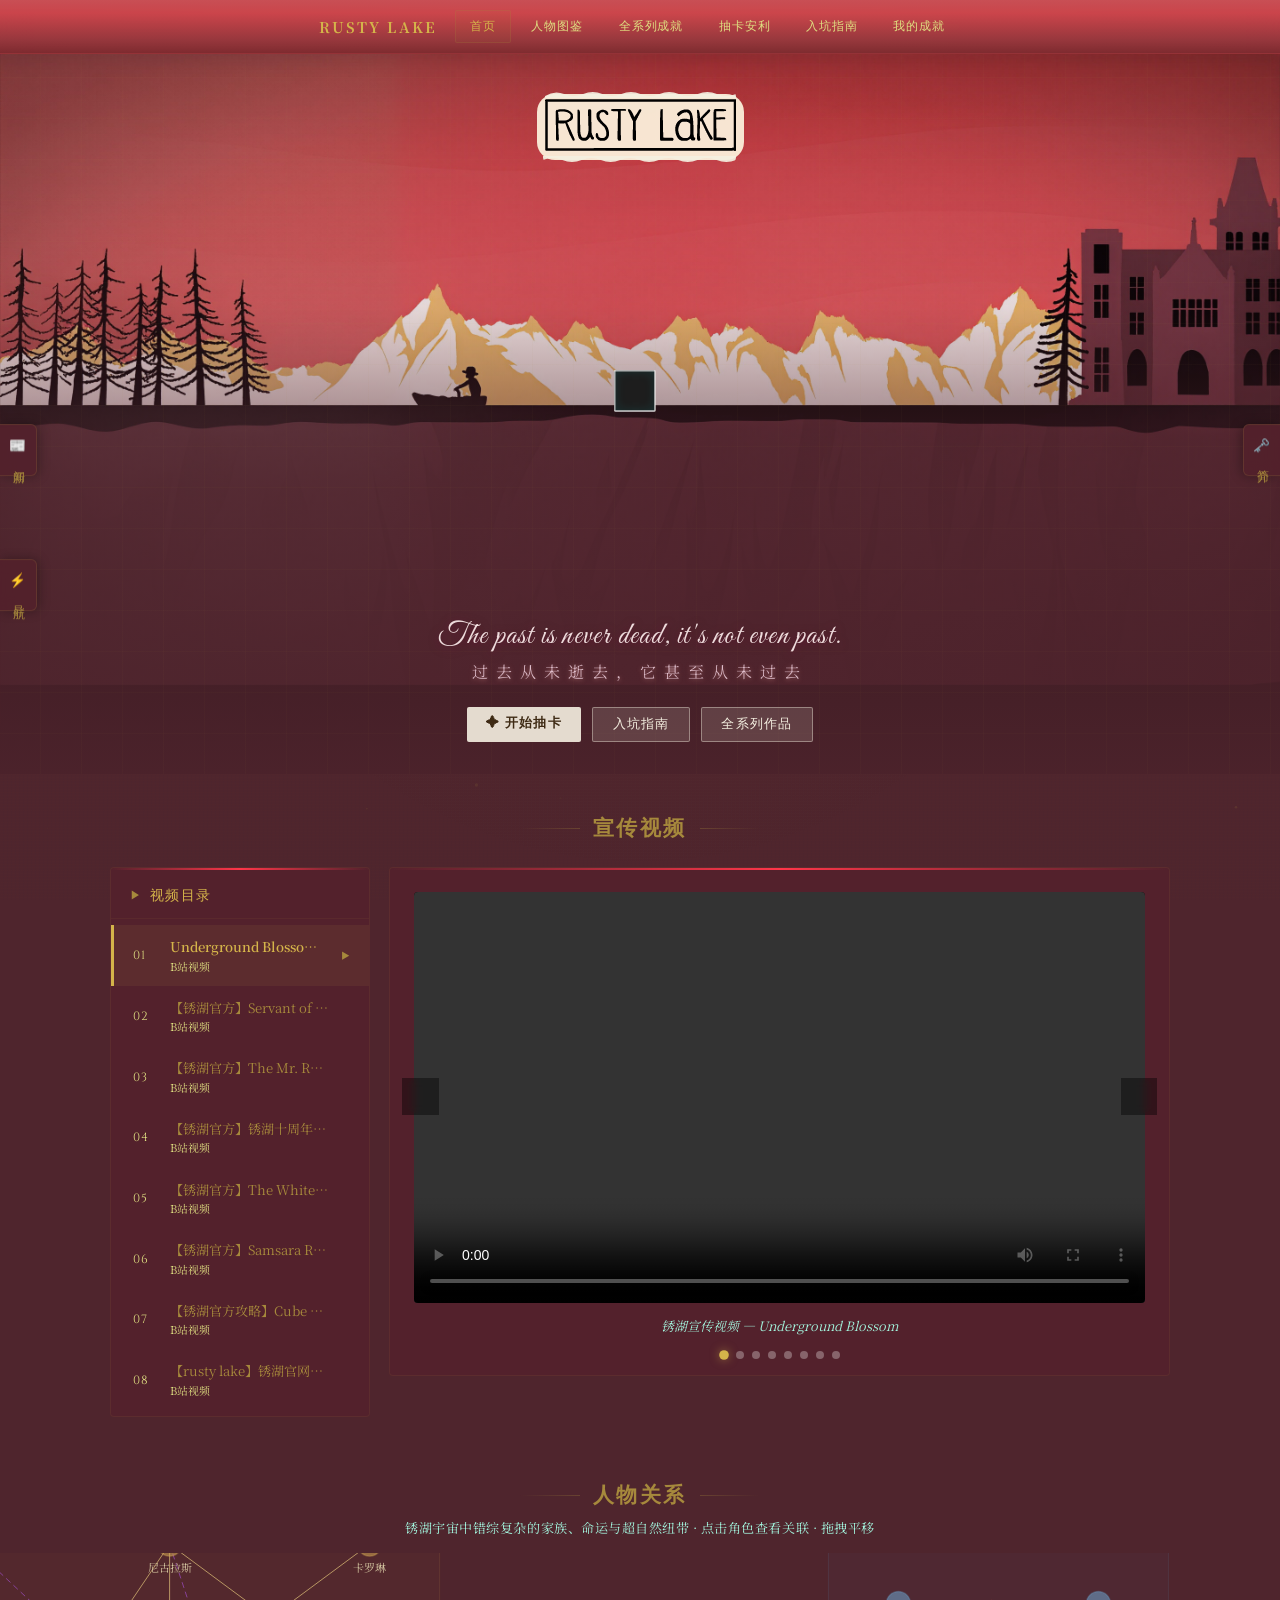
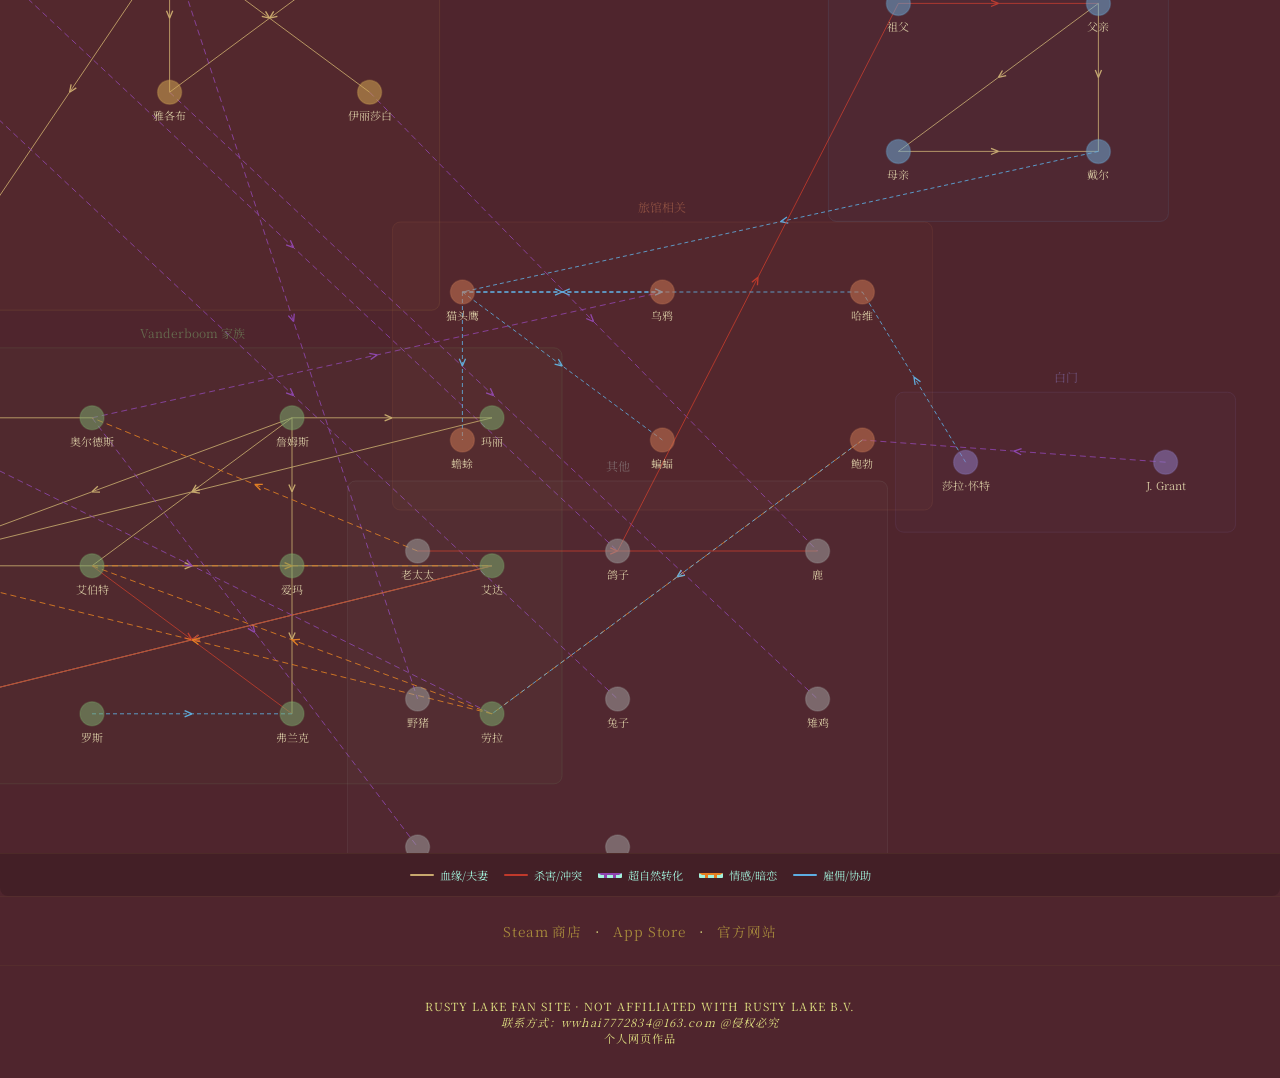
==== commit 8d2363b9: "index.html：更新页脚联系方式邮箱 19178073434@163.com -> wwhai7772834@163.com" ====
--- a/index.html
+++ b/index.html
@@ -345,7 +345,7 @@
 
 <footer class="footer">
   RUSTY LAKE FAN SITE · NOT AFFILIATED WITH RUSTY LAKE B.V.
-  <p class="slogan"><em>联系方式：19178073434@163.com @侵权必究</em></p>
+  <p class="slogan"><em>联系方式：wwhai7772834@163.com @侵权必究</em></p>
   <p class="slogan-cn">个人网页作品</p>
 </footer>
 
